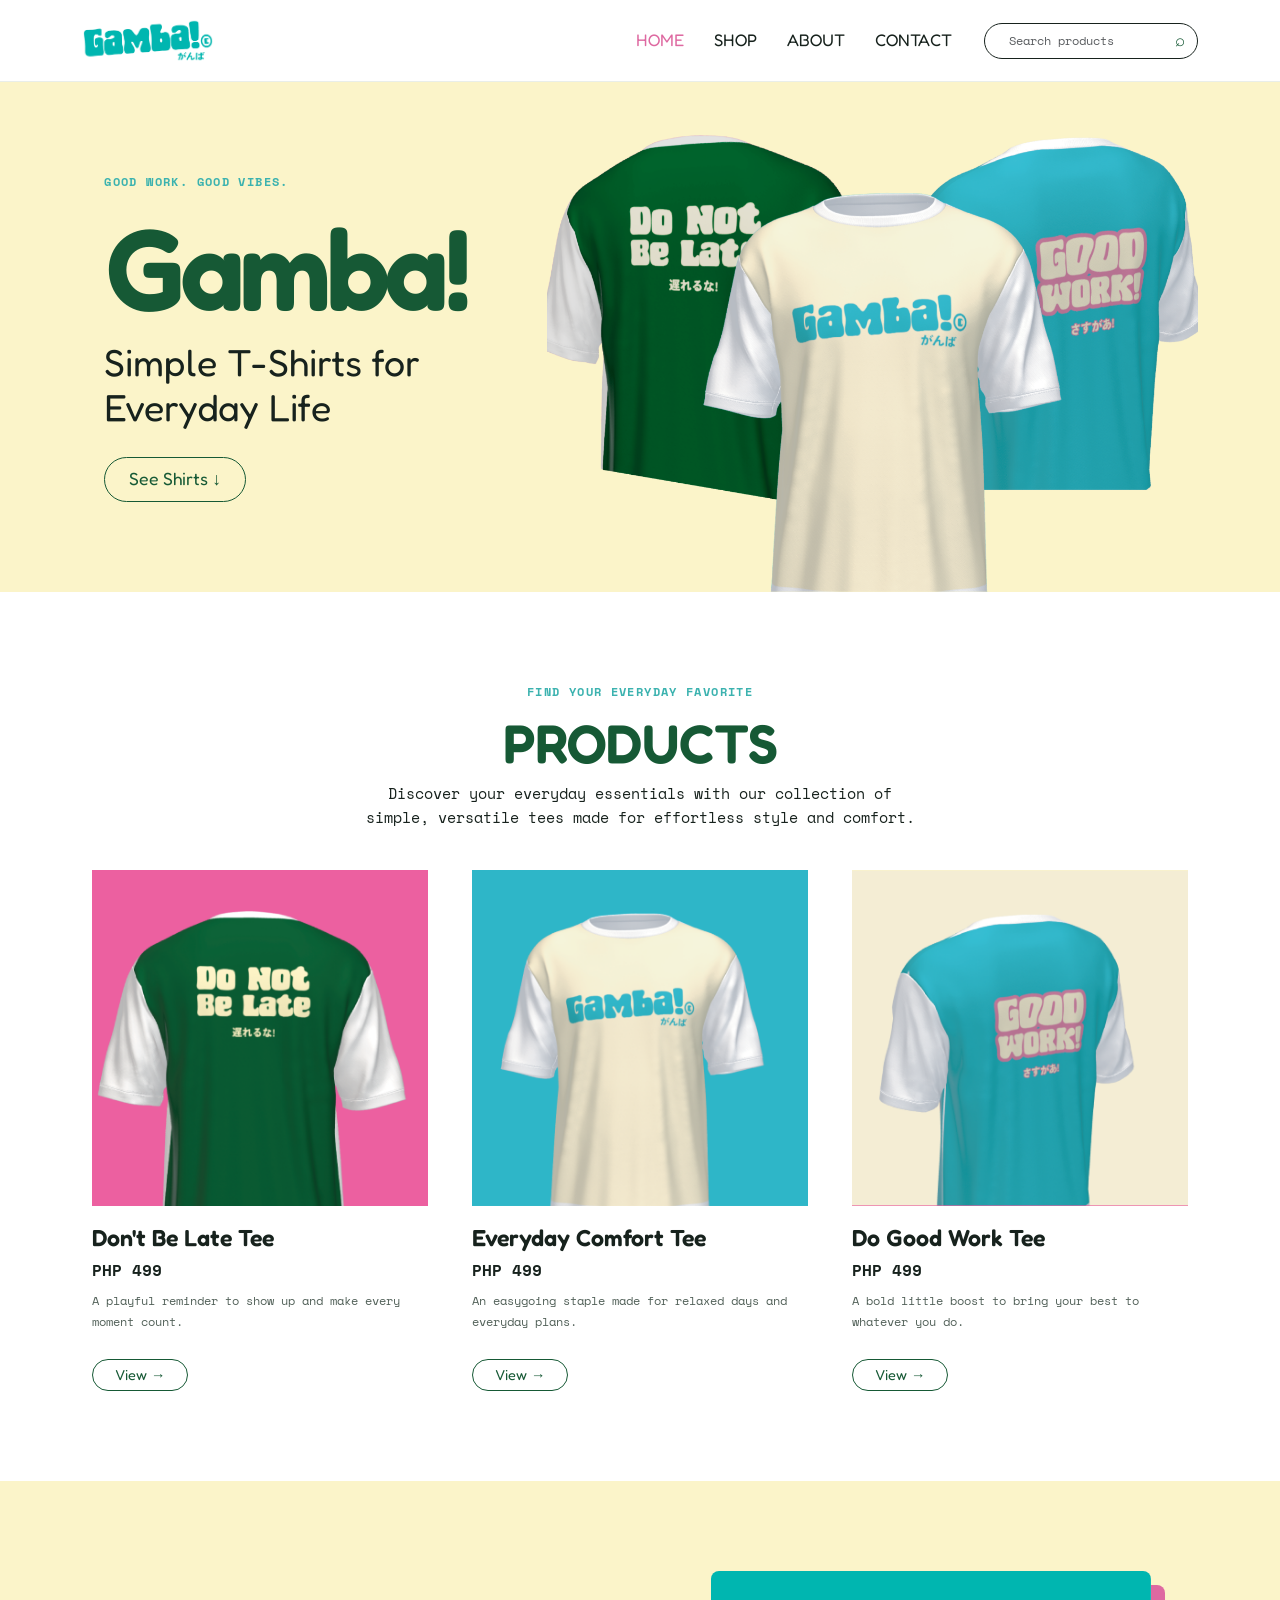
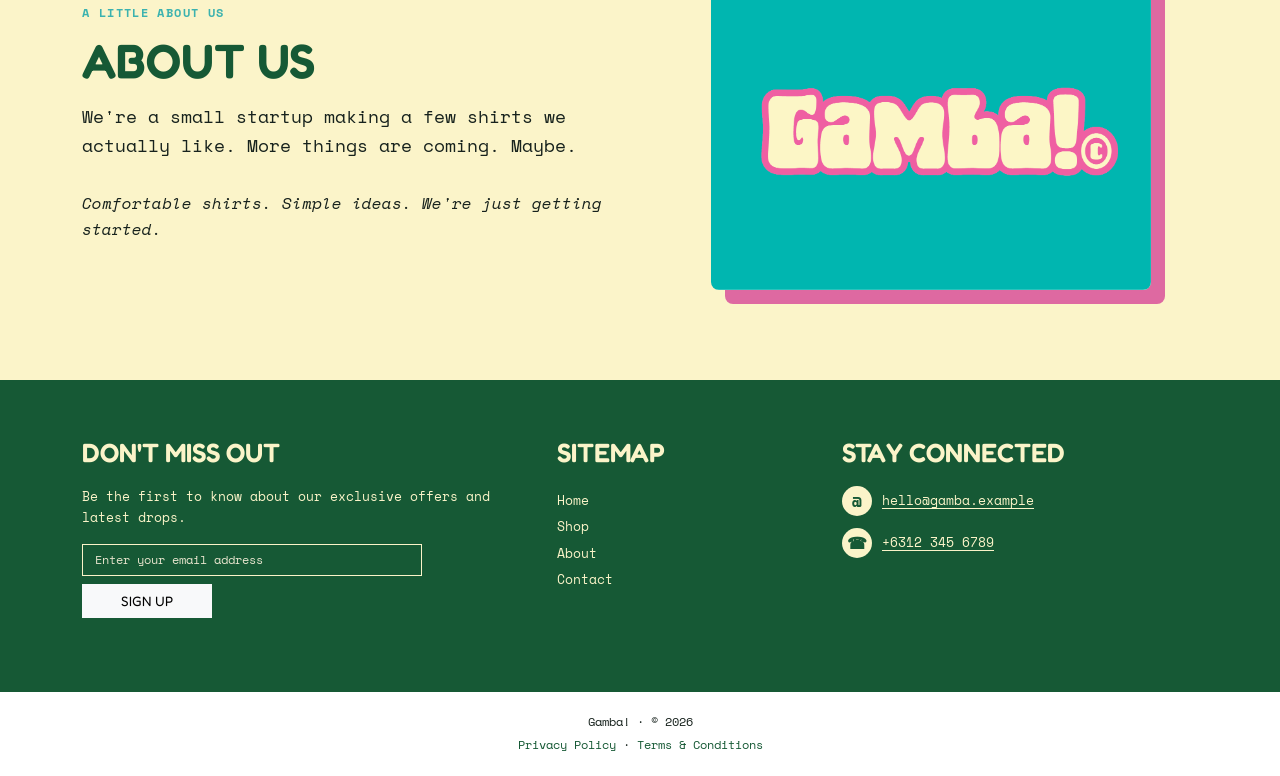
==== index.html @ 9bbcf398 "Add files via upload" ====
<!DOCTYPE html>
<html lang="en">
<head>
  <meta charset="UTF-8">
  <meta name="viewport" content="width=device-width, initial-scale=1">
  <meta name="description" content="Gamba! — simple T-shirts for everyday life.">
  <title>Home | Gamba!</title>
  <link rel="preconnect" href="https://fonts.googleapis.com">
  <link rel="preconnect" href="https://fonts.gstatic.com" crossorigin>
  <link href="https://fonts.googleapis.com/css2?family=Fredoka:wght@400;500;600;700&family=Space+Mono:ital,wght@0,400;0,700;1,400&display=swap" rel="stylesheet">
  <link href="https://cdn.jsdelivr.net/npm/bootstrap@5.3.3/dist/css/bootstrap.min.css" rel="stylesheet">
  <link href="css/style.css" rel="stylesheet">
</head>
<body>

<!--NAV BAR-->
<header class="site-header">
  <nav class="navbar navbar-expand-lg bg-white">
    <div class="container">
      <a class="navbar-brand d-flex align-items-center gap-2" href="index.html" aria-label="Gamba home">
        <img class="brand-logo" src="images/gamba-logo.png" alt="Gamba!">
      </a>
      <button class="navbar-toggler" type="button" data-bs-toggle="collapse" data-bs-target="#mainNav" aria-controls="mainNav" aria-expanded="false" aria-label="Toggle navigation">
        <span class="navbar-toggler-icon"></span>
      </button>
      <div class="collapse navbar-collapse" id="mainNav">
        <ul class="navbar-nav ms-auto align-items-lg-center">
          <li class="nav-item"><a class="nav-link active" href="index.html">Home</a></li>
          <li class="nav-item"><a class="nav-link" href="index.html#products">Shop</a></li>
          <li class="nav-item"><a class="nav-link" href="index.html#about">About</a></li>
          <li class="nav-item"><a class="nav-link " href="contact-us.html">Contact</a></li>
        </ul>
        <form class="search-form d-flex ms-lg-4 mt-3 mt-lg-0" role="search" action="index.html" method="get">
          <label class="visually-hidden" for="siteSearch">Search products</label>
          <input class="form-control" id="siteSearch" name="search" type="search" placeholder="Search products" aria-label="Search products">
          <button class="btn search-btn" type="submit" aria-label="Submit search"><span aria-hidden="true">⌕</span></button>
        </form>
      </div>
    </div>
  </nav>
</header>
<main>

<!--HERO SECTION-->
<section class="hero-section">
  <div class="container">
    <div class="row align-items-center g-0">
      <div class="col-lg-5 hero-copy">
        <p class="eyebrow">GOOD WORK. GOOD VIBES.</p>
        <h1>Gamba!</h1>
        <p class="hero-tagline">Simple T-Shirts for<br class="d-none d-md-block"> Everyday Life</p>
        <a class="btn btn-outline-dark rounded-pill hero-cta" href="#products">See Shirts <span aria-hidden="true">↓</span></a>
      </div>
      <div class="col-lg-7 hero-art-wrap">
        <img class="hero-art" src="images\hero-section-photo.png" alt="Gamba! T-shirt mockups">
      </div>
    </div>
  </div>
</section>

<!--PRODUCTS SECTION-->
<section class="products-section section-pad" id="products">
  <div class="container">
    <div class="section-heading text-center">
      <p class="eyebrow">FIND YOUR EVERYDAY FAVORITE</p>
      <h2>PRODUCTS</h2>
      <p>Discover your everyday essentials with our collection of<br class="d-none d-md-block"> simple, versatile tees made for effortless style and comfort.</p>
    </div>
    <div class="row g-4 product-grid">
      <div class="col-md-4 product-card" data-product-name="don't be late tee">
        <a class="product-image-link" href="dont-be-late-tee.html"><img src="images/dont-be-late-shirt.png" alt="Gamba! Don't Be Late T-shirt mockup"></a>
        <h3>Don't Be Late Tee</h3><p class="price">PHP 499</p>
        <p class="product-description">A playful reminder to show up and make every moment count.</p>
        <a class="btn btn-outline-dark rounded-pill view-link" href="dont-be-late-tee.html">View <span aria-hidden="true">→</span></a>
      </div>
      <div class="col-md-4 product-card" data-product-name="everyday comfort tee">
        <a class="product-image-link" href="everyday-comfort-tee.html"><img src="images/everyday-comfort-shirt.png" alt="Gamba! Everyday Comfort T-shirt mockup"></a>
        <h3>Everyday Comfort Tee</h3><p class="price">PHP 499</p>
        <p class="product-description">An easygoing staple made for relaxed days and everyday plans.</p>
        <a class="btn btn-outline-dark rounded-pill view-link" href="everyday-comfort-tee.html">View <span aria-hidden="true">→</span></a>
      </div>
      <div class="col-md-4 product-card" data-product-name="do good work tee">
        <a class="product-image-link" href="do-good-work-tee.html"><img src="images/do-good-work-shirt.png" alt="Gamba! Do Good Work T-shirt mockup"></a>
        <h3>Do Good Work Tee</h3><p class="price">PHP 499</p>
        <p class="product-description">A bold little boost to bring your best to whatever you do.</p>
        <a class="btn btn-outline-dark rounded-pill view-link" href="do-good-work-tee.html">View <span aria-hidden="true">→</span></a>
      </div>
      <p id="noResults" class="text-center d-none">No products found. Try another search.</p>
    </div>
  </div>
</section>

<!--ABOUT US SECTION-->
<section class="about-section section-pad" id="about">
  <div class="container">
    <div class="row align-items-center g-5">
      <div class="col-lg-6">
        <p class="eyebrow">A LITTLE ABOUT US</p>
        <h2>ABOUT US</h2>
        <p class="about-lead">We're a small startup making a few shirts we actually like. More things are coming. Maybe.</p>
        <p class="about-note">Comfortable shirts. Simple ideas. We're just getting started.</p>
      </div>
      <div class="col-lg-6 text-center">
        <img class="about-logo-image" src="images/gamba-logo-feature.png" alt="Gamba! logo in cream with pink outline on teal">
      </div>
    </div>
  </div>
</section>

</main>

<!--FOOTER-->
<footer>
  <div class="footer-main">
    <div class="container">
      <div class="row g-4">
        <div class="col-lg-5">
          <h2 class="footer-title">DON'T MISS OUT</h2>
          <p>Be the first to know about our exclusive offers and latest drops.</p>
          <form id="newsletterForm" class="newsletter-form">
            <label class="visually-hidden" for="newsletterEmail">Your email address</label>
            <input class="form-control" id="newsletterEmail" type="email" placeholder="Enter your email address" required>
            <button class="btn btn-light mt-2" type="submit">Sign up</button>
            <p class="form-message" id="newsletterMessage" aria-live="polite"></p>
          </form>
        </div>
        <div class="col-6 col-lg-3">
          <h2 class="footer-title">SITEMAP</h2>
          <ul class="footer-links">
            <li><a href="index.html">Home</a></li><li><a href="index.html#products">Shop</a></li>
            <li><a href="index.html#about">About</a></li><li><a href="contact-us.html">Contact</a></li>
          </ul>
        </div>
        <div class="col-6 col-lg-4">
          <h2 class="footer-title">STAY CONNECTED</h2>
          <ul class="contact-list">
            <li><span class="contact-icon" aria-hidden="true">@</span><a href="mailto:hello@gamba.example">hello@gamba.example</a></li>
            <li><span class="contact-icon" aria-hidden="true">☎</span><a href="tel:+63123456789">+6312 345 6789</a></li>
          </ul>
        </div>
      </div>
    </div>
  </div>
  <div class="footer-bottom">
    <p>Gamba! · © 2026</p>
    <p><a href="privacy-policy.html">Privacy Policy</a><span aria-hidden="true"> · </span><a href="terms-and-conditions.html">Terms &amp; Conditions</a></p>
  </div>
</footer>
<script src="https://cdn.jsdelivr.net/npm/bootstrap@5.3.3/dist/js/bootstrap.bundle.min.js"></script>
<script src="js/script.js"></script>
</body>
</html>
---- css/style.css ----
:root {
    --cream: #FBF4C9;
    --teal: #3BB2AF;
    --green: #165935;
    --pink: #DE69A1;
    --ink: #17221d;
    --muted: #66736c;
}

* {
    box-sizing: border-box;
}

html {
    scroll-behavior: smooth;
    scroll-padding-top: 90px;
}

body {
    font-family: 'Space Mono', monospace;
    color: var(--ink);
    background: #fff;
    line-height: 1.65;
}

h1, h2, h3, .brand-name, .footer-title {
    font-family: 'Fredoka', sans-serif;
    font-weight: 600;
    line-height: 1.12;
}

h1 {
    font-size: clamp(3.5rem, 7vw, 6.4rem);
    color: var(--green);
}

h2 {
    font-size: clamp(2rem, 4vw, 3rem);
    color: var(--green);
}

h3 {
    font-size: 1.45rem;
}

a {
    color: var(--green);
    text-underline-offset: 3px;
}

a:hover {
    color: var(--pink);
}

/* NAV BAR */
.site-header {
    position: sticky;
    top: 0;
    z-index: 1000;
    border-bottom: 1px solid #e9eee9;
    background: #fff;
}

.navbar {
    padding: 14px 0;
}

.brand-logo {
    display: block;
    width: 132px;
    height: auto;
    max-height: 58px;
    object-fit: contain;
}

.brand-name {
    font-size: 1.65rem;
    color: var(--green);
}

.navbar-nav {
    gap: 14px;
}

.nav-link {
    font-family: 'Fredoka';
    font-size: 1.05rem;
    color: #17221d !important;
    text-transform: uppercase;
}

.nav-link:hover,
.nav-link.active {
    color: var(--pink) !important;
}

/* SEARCH BAR */
.search-form {
    max-width: 220px;
    border: 1px solid #17221d;
    border-radius: 30px;
    padding: 2px 5px 2px 12px;
}

.search-form .form-control {
    border: 0;
    box-shadow: none;
    font-family: 'Space Mono';
    font-size: .75rem;
    min-width: 0;
}

.search-btn {
    border: 0;
    color: var(--green);
    font-size: 1.4rem;
    padding: 0 7px;
}

/* HERO SECTION */
.hero-section {
    background: var(--cream);
    overflow: hidden;
}

.hero-copy {
    padding: 90px 5% 90px 2%;
}

.eyebrow {
    font-size: .72rem;
    letter-spacing: .12em;
    font-weight: 700;
    color: var(--teal);
    text-transform: uppercase;
    margin-bottom: 12px;
}

.hero-copy h1 {
    font-size: clamp(4.5rem, 9vw, 8rem);
    letter-spacing: -.05em;
    margin: 0;
}

.hero-tagline {
    font-family: 'Fredoka';
    font-size: clamp(1.5rem, 3vw, 2.35rem);
    line-height: 1.18;
    margin: 8px 0 28px;
}

.btn {
    font-family: 'Fredoka';
    font-size: 1.05rem;
}

.btn-primary {
    background: var(--green);
    border-color: var(--green);
    color: var(--cream);
}

.btn-primary:hover {
    background: var(--teal);
    border-color: var(--teal);
    color: var(--green);
}

.btn-outline-dark {
    border-color: var(--green);
    color: var(--green);
}

.btn-outline-dark:hover {
    background: var(--green);
    border-color: var(--green);
    color: var(--cream);
}

.hero-cta {
    padding: 8px 24px;
    font-size: 1.1rem;
}

.hero-art-wrap {
    padding: 0;
    align-self: stretch;
    min-height: 440px;
}

.hero-art {
    width: 100%;
    height: 100%;
    min-height: 440px;
    object-fit: cover;
    object-position: center;
    display: block;
}

/* PRODUCTS SECTION */
.section-pad {
    padding: 90px 0;
}

.products-section {
    background: #fff;
}

.section-heading {
    margin-bottom: 40px;
}

.section-heading h2 {
    font-size: clamp(2.4rem, 5vw, 3.4rem);
    margin-bottom: 8px;
}

.section-heading > p:last-child {
    font-size: .92rem;
    max-width: 720px;
    margin: 0 auto;
}

.product-card {
    padding: 0 22px;
}

.product-image-link {
    display: block;
    overflow: hidden;
    background: var(--cream);
    margin-bottom: 18px;
}

.product-image-link img {
    width: 100%;
    aspect-ratio: 1 / 1;
    object-fit: cover;
    object-position: center;
    display: block;
    transition: transform .3s ease;
}

.product-image-link:hover img {
    transform: scale(1.035);
}

.product-card h3 {
    font-size: 1.45rem;
    margin-bottom: 7px;
    color: var(--ink);
}

.price {
    font-weight: 700;
    margin-bottom: 8px;
}

.product-description {
    font-size: .78rem;
    min-height: 52px;
    color: #526159;
}

.view-link {
    padding: 4px 22px;
    font-size: .9rem;
}

/* ABOUT US SECTION */
.about-section {
    background: var(--cream);
}

.about-section h2 {
    margin-bottom: 14px;
}

.about-lead {
    font-size: 1.1rem;
    max-width: 540px;
}

.about-note {
    font-style: italic;
    margin-top: 30px;
}

.about-logo-image {
    display: block;
    width: min(440px, 90%);
    height: auto;
    margin: auto;
    border-radius: 8px;
    box-shadow: 14px 14px 0 var(--pink);
}

/* FOOTER */
.footer-main {
    background: var(--green);
    color: var(--cream);
    padding: 58px 0;
}

.footer-title {
    font-size: 1.65rem;
    color: var(--cream);
    margin-bottom: 18px;
}

.footer-main p,
.footer-main a {
    font-size: .8rem;
    color: var(--cream);
}

.newsletter-form {
    max-width: 340px;
}

.newsletter-form .form-control {
    background: transparent;
    border: 1px solid var(--cream);
    border-radius: 0;
    color: var(--cream);
    font-family: 'Space Mono';
    font-size: .75rem;
}

.newsletter-form .form-control::placeholder {
    color: #e9e5ce;
}

.newsletter-form .btn {
    border-radius: 0;
    min-width: 130px;
    text-transform: uppercase;
    font-size: .85rem;
}

.footer-links,.contact-list {
    list-style: none;
    padding: 0;
    margin: 0;
}

.footer-links a {
    text-decoration: none;
}

.contact-list li {
    display: flex;
    align-items: center;
    gap: 10px;
    margin-bottom: 12px;
}

.contact-icon {
    width: 30px;
    height: 30px;
    border-radius: 50%;
    display: grid;
    place-items: center;
    background: var(--cream);
    color: var(--green);
    font-weight: bold;
}

.footer-links a:hover,
.footer-main a:hover {
    color: var(--pink);
}

.footer-bottom {
    text-align: center;
    padding: 18px 12px;
    background: #fff;
    color: var(--ink);
    font-size: .78rem;
}

.footer-bottom p {
    margin: 2px;
}

.footer-bottom a {
    text-decoration: none;
}

/* Add additional CSS properties here */

/* RESPONSIVE DESIGN */
@media (max-width: 767.98px) {

    .navbar-nav {
        align-items: flex-start !important;
        padding-top: 12px;
    }

    .search-form {
        max-width: 100%;
        margin-bottom: 10px;
    }

    .hero-copy {
        padding: 58px 22px 42px;
    }

    .hero-art-wrap,
    .hero-art {
        min-height: 280px;
    }

    .section-pad {
        padding: 62px 0;
    }

    .section-heading {
        padding: 0 12px;
    }

    .product-card {
        padding: 0 12px;
        margin-bottom: 22px;
    }

    .product-description {
        min-height: 0;
    }

    .about-logo-image {
        margin-top: 12px;
    }

    .footer-main {
        padding: 46px 0;
    }

    .footer-title {
        font-size: 1.4rem;
    }
}
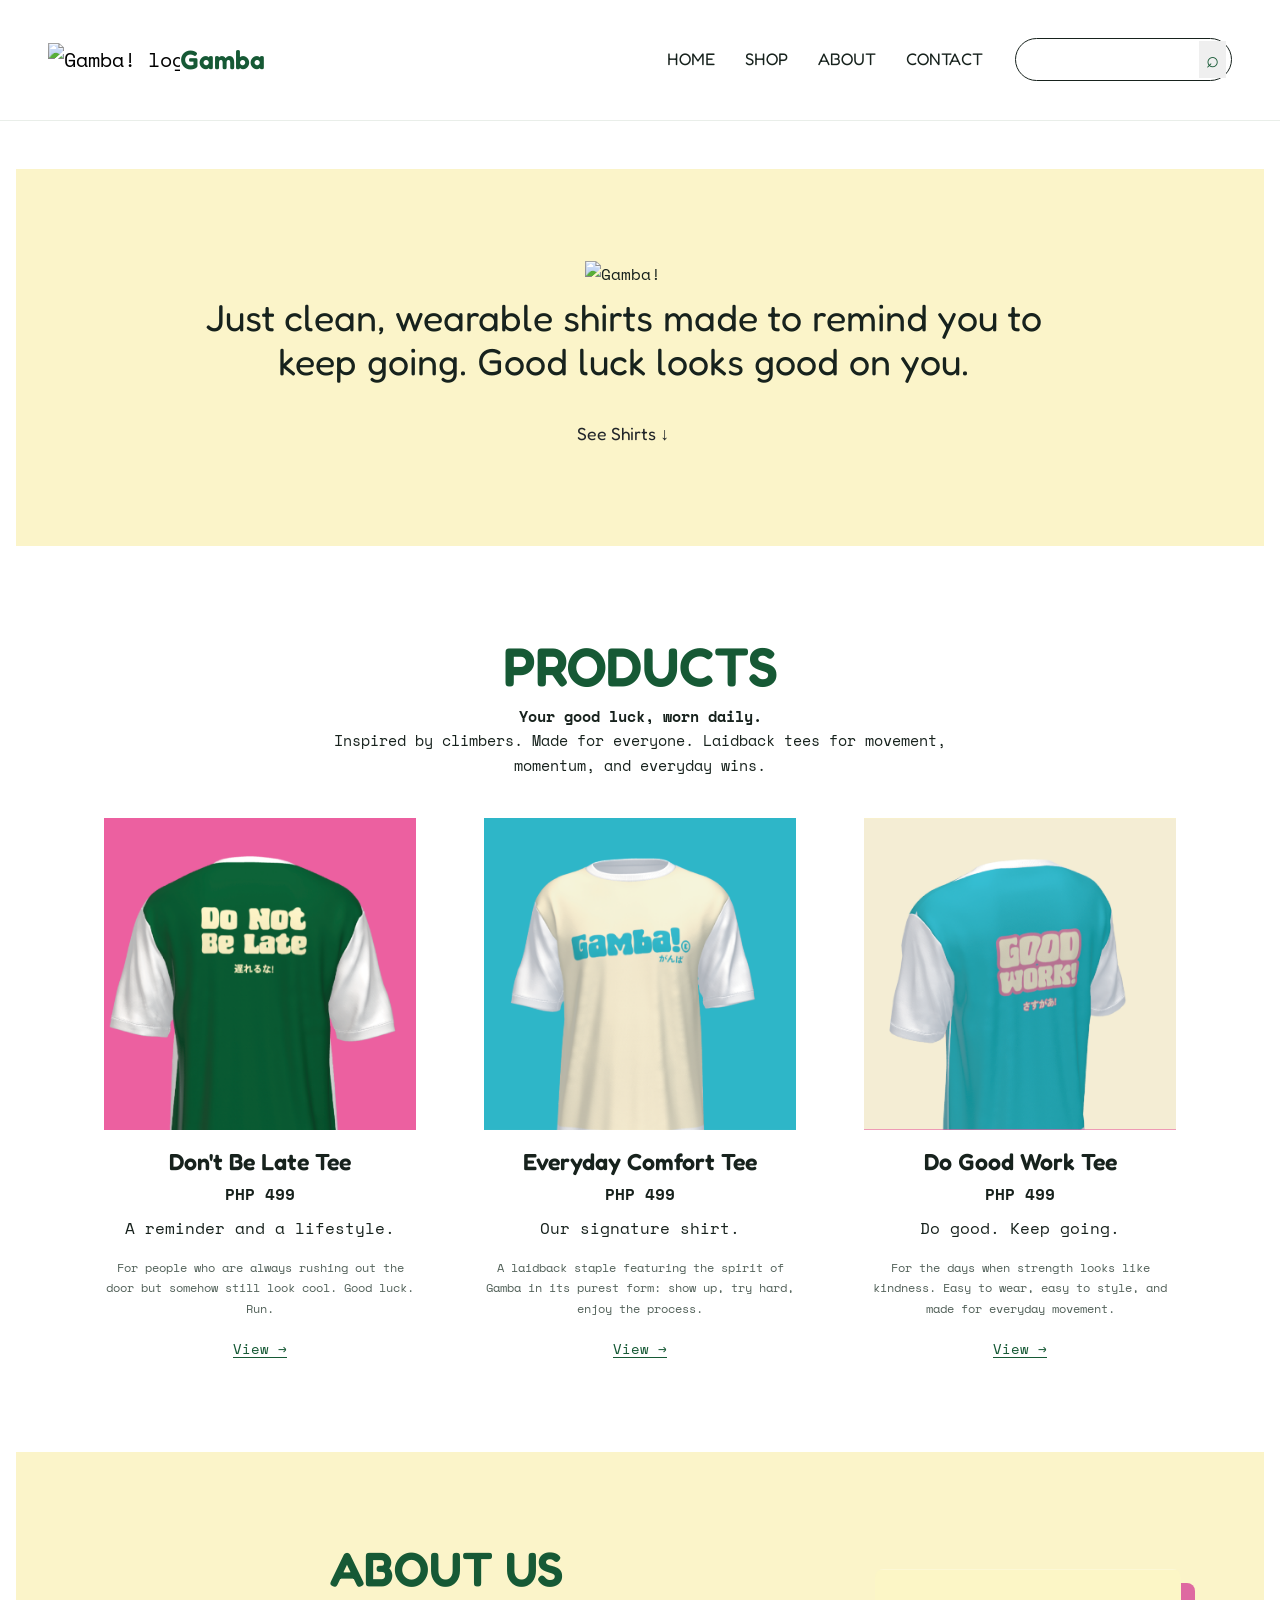
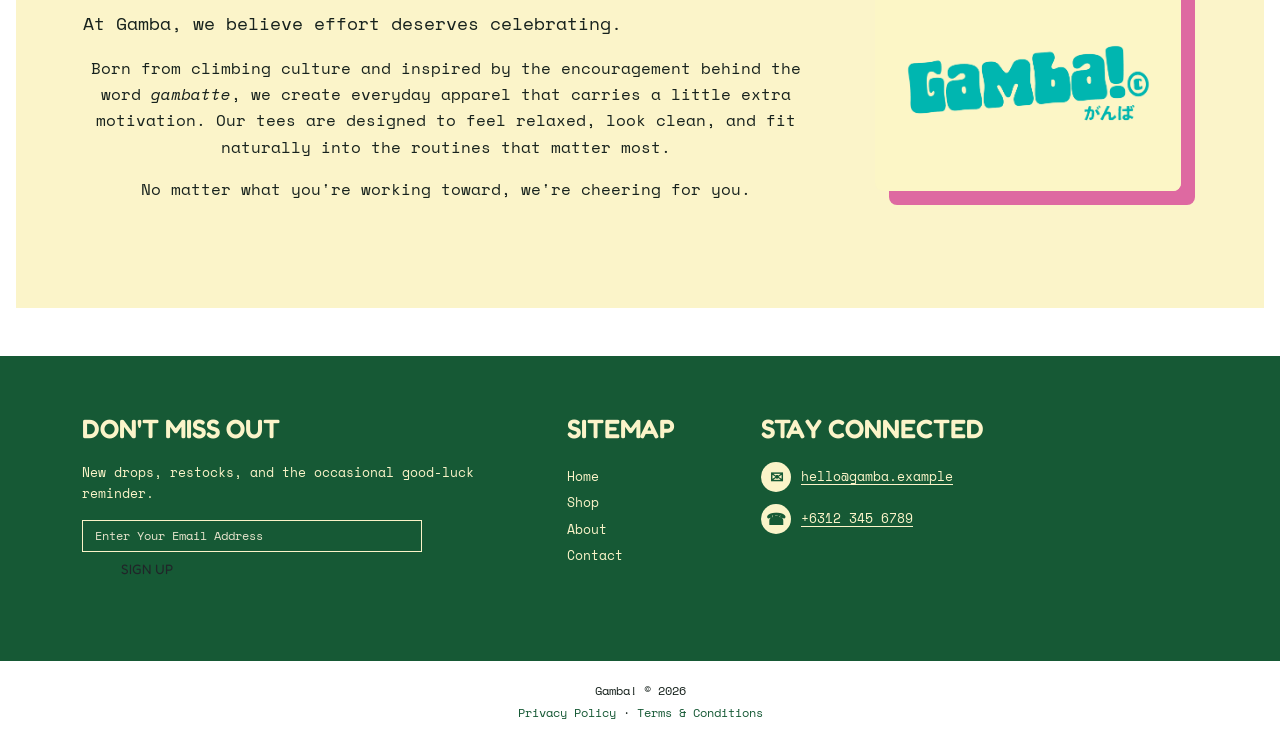
==== commit 6869246c: "Update index.html" ====
--- a/index.html
+++ b/index.html
@@ -1,152 +1,157 @@
 <!DOCTYPE html>
 <html lang="en">
+
 <head>
-  <meta charset="UTF-8">
-  <meta name="viewport" content="width=device-width, initial-scale=1">
-  <meta name="description" content="Gamba! — simple T-shirts for everyday life.">
-  <title>Home | Gamba!</title>
-  <link rel="preconnect" href="https://fonts.googleapis.com">
-  <link rel="preconnect" href="https://fonts.gstatic.com" crossorigin>
-  <link href="https://fonts.googleapis.com/css2?family=Fredoka:wght@400;500;600;700&family=Space+Mono:ital,wght@0,400;0,700;1,400&display=swap" rel="stylesheet">
-  <link href="https://cdn.jsdelivr.net/npm/bootstrap@5.3.3/dist/css/bootstrap.min.css" rel="stylesheet">
-  <link href="css/style.css" rel="stylesheet">
+    <meta charset="UTF-8">
+    <meta name="viewport" content="width=device-width, initial-scale=1">
+    <meta name="description" content="Gamba! — good luck looks good on you.">
+    <title>Home | Gamba</title>
+    <link rel="preconnect" href="https://fonts.googleapis.com">
+    <link rel="preconnect" href="https://fonts.gstatic.com" crossorigin>
+    <link href="https://fonts.googleapis.com/css2?family=Fredoka:wght@400;500;600;700&family=Space+Mono:wght@400;700&display=swap" rel="stylesheet">
+    <link href="https://cdn.jsdelivr.net/npm/bootstrap@5.3.3/dist/css/bootstrap.min.css" rel="stylesheet">
+    <link rel="stylesheet" href="css/style.css">
 </head>
+
 <body>
+    <header class="site-header">
+        <nav class="navbar navbar-expand-lg">
+            <div class="container-fluid px-lg-5">
+                <a class="navbar-brand d-flex align-items-center" href="index.html">
+                    <img src="images\gambaheaderlogo.png" alt="Gamba! logo" class="brand-logo">
+                    <span class="brand-name">Gamba</span>
+                </a>
+                <button class="navbar-toggler" type="button" data-bs-toggle="collapse" data-bs-target="#mainNavbar" aria-controls="mainNavbar" aria-expanded="false" aria-label="Toggle navigation"><span class="navbar-toggler-icon"></span></button>
+                <div class="collapse navbar-collapse" id="mainNavbar">
+                    <ul class="navbar-nav ms-auto m-4">
+                        <li class="nav-item"><a class="nav-link" href="index.html">Home</a></li>
+                        <li class="nav-item"><a class="nav-link" href="index.html#products">Shop</a></li>
+                        <li class="nav-item"><a class="nav-link" href="index.html#about">About</a></li>
+                        <li class="nav-item"><a class="nav-link" href="contact-us.html">Contact</a></li>
+                    </ul>
+                    <form class="search-form d-flex" action="index.html" method="get" role="search">
+                        <input class="form-control" type="search" name="search" aria-label="Search products">
+                        <button class="search-btn" type="submit" aria-label="Search">⌕</button>
+                    </form>
+                </div>
+            </div>
+        </nav>
+    </header>
 
-<!--NAV BAR-->
-<header class="site-header">
-  <nav class="navbar navbar-expand-lg bg-white">
-    <div class="container">
-      <a class="navbar-brand d-flex align-items-center gap-2" href="index.html" aria-label="Gamba home">
-        <img class="brand-logo" src="images/gamba-logo.png" alt="Gamba!">
-      </a>
-      <button class="navbar-toggler" type="button" data-bs-toggle="collapse" data-bs-target="#mainNav" aria-controls="mainNav" aria-expanded="false" aria-label="Toggle navigation">
-        <span class="navbar-toggler-icon"></span>
-      </button>
-      <div class="collapse navbar-collapse" id="mainNav">
-        <ul class="navbar-nav ms-auto align-items-lg-center">
-          <li class="nav-item"><a class="nav-link active" href="index.html">Home</a></li>
-          <li class="nav-item"><a class="nav-link" href="index.html#products">Shop</a></li>
-          <li class="nav-item"><a class="nav-link" href="index.html#about">About</a></li>
-          <li class="nav-item"><a class="nav-link " href="contact-us.html">Contact</a></li>
-        </ul>
-        <form class="search-form d-flex ms-lg-4 mt-3 mt-lg-0" role="search" action="index.html" method="get">
-          <label class="visually-hidden" for="siteSearch">Search products</label>
-          <input class="form-control" id="siteSearch" name="search" type="search" placeholder="Search products" aria-label="Search products">
-          <button class="btn search-btn" type="submit" aria-label="Submit search"><span aria-hidden="true">⌕</span></button>
-        </form>
-      </div>
-    </div>
-  </nav>
-</header>
-<main>
+    <main>
+        <section class="hero-section">
+            <div class="container hero-content">
+                <div class="hero-copy">
+                    <img src="images\herosectionlogo.png" alt="Gamba!" class="hero-logo">
 
-<!--HERO SECTION-->
-<section class="hero-section">
-  <div class="container">
-    <div class="row align-items-center g-0">
-      <div class="col-lg-5 hero-copy">
-        <p class="eyebrow">GOOD WORK. GOOD VIBES.</p>
-        <h1>Gamba!</h1>
-        <p class="hero-tagline">Simple T-Shirts for<br class="d-none d-md-block"> Everyday Life</p>
-        <a class="btn btn-outline-dark rounded-pill hero-cta" href="#products">See Shirts <span aria-hidden="true">↓</span></a>
-      </div>
-      <div class="col-lg-7 hero-art-wrap">
-        <img class="hero-art" src="images\hero-section-photo.png" alt="Gamba! T-shirt mockups">
-      </div>
-    </div>
-  </div>
-</section>
+                    <p class="hero-tagline">Just clean, wearable shirts made to remind you to
+                        <br class="desktop-break"> keep going. Good luck looks good on you.</p>
+                    <a href="#products" class="btn hero-cta">See Shirts ↓</a>
+                </div>
+            </div>
+        </section>
 
-<!--PRODUCTS SECTION-->
-<section class="products-section section-pad" id="products">
-  <div class="container">
-    <div class="section-heading text-center">
-      <p class="eyebrow">FIND YOUR EVERYDAY FAVORITE</p>
-      <h2>PRODUCTS</h2>
-      <p>Discover your everyday essentials with our collection of<br class="d-none d-md-block"> simple, versatile tees made for effortless style and comfort.</p>
-    </div>
-    <div class="row g-4 product-grid">
-      <div class="col-md-4 product-card" data-product-name="don't be late tee">
-        <a class="product-image-link" href="dont-be-late-tee.html"><img src="images/dont-be-late-shirt.png" alt="Gamba! Don't Be Late T-shirt mockup"></a>
-        <h3>Don't Be Late Tee</h3><p class="price">PHP 499</p>
-        <p class="product-description">A playful reminder to show up and make every moment count.</p>
-        <a class="btn btn-outline-dark rounded-pill view-link" href="dont-be-late-tee.html">View <span aria-hidden="true">→</span></a>
-      </div>
-      <div class="col-md-4 product-card" data-product-name="everyday comfort tee">
-        <a class="product-image-link" href="everyday-comfort-tee.html"><img src="images/everyday-comfort-shirt.png" alt="Gamba! Everyday Comfort T-shirt mockup"></a>
-        <h3>Everyday Comfort Tee</h3><p class="price">PHP 499</p>
-        <p class="product-description">An easygoing staple made for relaxed days and everyday plans.</p>
-        <a class="btn btn-outline-dark rounded-pill view-link" href="everyday-comfort-tee.html">View <span aria-hidden="true">→</span></a>
-      </div>
-      <div class="col-md-4 product-card" data-product-name="do good work tee">
-        <a class="product-image-link" href="do-good-work-tee.html"><img src="images/do-good-work-shirt.png" alt="Gamba! Do Good Work T-shirt mockup"></a>
-        <h3>Do Good Work Tee</h3><p class="price">PHP 499</p>
-        <p class="product-description">A bold little boost to bring your best to whatever you do.</p>
-        <a class="btn btn-outline-dark rounded-pill view-link" href="do-good-work-tee.html">View <span aria-hidden="true">→</span></a>
-      </div>
-      <p id="noResults" class="text-center d-none">No products found. Try another search.</p>
-    </div>
-  </div>
-</section>
+        <section class="products-section section-pad" id="products">
+            <div class="container">
+                <div class="section-heading text-center">
+                    <h2>PRODUCTS</h2>
+                    <p><strong>Your good luck, worn daily.</strong>
+                        <br>Inspired by climbers. Made for everyone. Laidback tees for movement,
+                        <br class="desktop-break"> momentum, and everyday wins.</p>
+                </div>
+                <div class="row g-4 product-grid">
+                    <div class="col-md-4">
+                        <article class="product-card" data-product-name="don't be late tee">
+                            <a class="product-image-link" href="dont-be-late-tee.html"><img src="images\dont-be-late-shirt.png" alt="Don't Be Late green T-shirt"></a>
+                            <h3>Don't Be Late Tee</h3>
+                            <p class="price">PHP 499</p>
+                            <p class="product-short">A reminder and a lifestyle.</p>
+                            <p class="product-description">For people who are always rushing out the door but somehow still look cool. Good luck. Run.</p>
+                            <a href="dont-be-late-tee.html" class="view-link">View →</a>
+                        </article>
+                    </div>
+                    <div class="col-md-4">
+                        <article class="product-card" data-product-name="everyday comfort tee">
+                            <a class="product-image-link" href="everyday-comfort-tee.html"><img src="images\everyday-comfort-shirt.png" alt="Everyday Comfort cream T-shirt"></a>
+                            <h3>Everyday Comfort Tee</h3>
+                            <p class="price">PHP 499</p>
+                            <p class="product-short">Our signature shirt.</p>
+                            <p class="product-description">A laidback staple featuring the spirit of Gamba in its purest form: show up, try hard, enjoy the process.</p>
+                            <a href="everyday-comfort-tee.html" class="view-link">View →</a>
+                        </article>
+                    </div>
+                    <div class="col-md-4">
+                        <article class="product-card" data-product-name="do good work tee">
+                            <a class="product-image-link" href="do-good-work-tee.html"><img src="images\do-good-work-shirt.png" alt="Do Good Work teal T-shirt"></a>
+                            <h3>Do Good Work Tee</h3>
+                            <p class="price">PHP 499</p>
+                            <p class="product-short">Do good. Keep going.</p>
+                            <p class="product-description">For the days when strength looks like kindness. Easy to wear, easy to style, and made for everyday movement.</p>
+                            <a href="do-good-work-tee.html" class="view-link">View →</a>
+                        </article>
+                    </div>
+                </div>
+                <p id="noResults" class="no-results d-none text-center">No shirts found. Try another search.</p>
+            </div>
+        </section>
 
-<!--ABOUT US SECTION-->
-<section class="about-section section-pad" id="about">
-  <div class="container">
-    <div class="row align-items-center g-5">
-      <div class="col-lg-6">
-        <p class="eyebrow">A LITTLE ABOUT US</p>
-        <h2>ABOUT US</h2>
-        <p class="about-lead">We're a small startup making a few shirts we actually like. More things are coming. Maybe.</p>
-        <p class="about-note">Comfortable shirts. Simple ideas. We're just getting started.</p>
-      </div>
-      <div class="col-lg-6 text-center">
-        <img class="about-logo-image" src="images/gamba-logo-feature.png" alt="Gamba! logo in cream with pink outline on teal">
-      </div>
-    </div>
-  </div>
-</section>
+        <section class="about-section section-pad" id="about">
+            <div class="container">
+                <div class="row align-items-center g-5">
+                    <div class="col-lg-8 about-us">
+                        <h2>ABOUT US</h2>
+                        <p class="about-lead">At Gamba, we believe effort deserves celebrating.</p>
+                        <p>Born from climbing culture and inspired by the encouragement behind the word <em>gambatte</em>, we create everyday apparel that carries a little extra motivation. Our tees are designed to feel relaxed, look clean, and fit naturally
+                            into the routines that matter most.</p>
+                        <p>No matter what you're working toward, we're cheering for you.</p>
+                    </div>
+                    <div class="col-lg-4 text-center"><img src="images\gamba-logo-source.png" alt="Gamba! round logo" class="about-logo-image"></div>
+                </div>
+            </div>
+        </section>
+    </main>
 
-</main>
+    <footer>
+        <div class="footer-main">
+            <div class="container">
+                <div class="row g-5">
+                    <div class="col-lg-5">
+                        <h2 class="footer-title">DON'T MISS OUT</h2>
+                        <p>New drops, restocks, and the occasional good-luck reminder.</p>
+                        <form class="newsletter-form" id="newsletterForm">
+                            <label for="newsletterEmail" class="visually-hidden">Your email address</label>
+                            <input class="form-control" type="email" id="newsletterEmail" placeholder="Enter Your Email Address" required>
+                            <button class="btn newsletter-btn" type="submit">SIGN UP</button>
+                            <p id="newsletterMessage" class="form-message" aria-live="polite"></p>
+                        </form>
+                    </div>
+                    <div class="col-6 col-lg-2">
+                        <h2 class="footer-title">SITEMAP</h2>
+                        <ul class="footer-links">
+                            <li><a href="index.html">Home</a></li>
+                            <li><a href="index.html#products">Shop</a></li>
+                            <li><a href="index.html#about">About</a></li>
+                            <li><a href="contact-us.html">Contact</a></li>
+                        </ul>
+                    </div>
+                    <div class="col-6 col-lg-4 stay-connected">
+                        <h2 class="footer-title">STAY CONNECTED</h2>
+                        <ul class="contact-list">
+                            <li><span class="contact-icon">✉</span><a href="mailto:hello@gamba.example">hello@gamba.example</a></li>
+                            <li><span class="contact-icon">☎︎</span><a href="tel:+631234567890">+6312 345 6789</a></li>
+                        </ul>
+                    </div>
+                </div>
+            </div>
+        </div>
+        <div class="footer-bottom">
+            <p>Gamba! © 2026</p>
+            <p><a href="privacy-policy.html">Privacy Policy</a> · <a href="terms-and-conditions.html">Terms &amp; Conditions</a></p>
+        </div>
+    </footer>
 
-<!--FOOTER-->
-<footer>
-  <div class="footer-main">
-    <div class="container">
-      <div class="row g-4">
-        <div class="col-lg-5">
-          <h2 class="footer-title">DON'T MISS OUT</h2>
-          <p>Be the first to know about our exclusive offers and latest drops.</p>
-          <form id="newsletterForm" class="newsletter-form">
-            <label class="visually-hidden" for="newsletterEmail">Your email address</label>
-            <input class="form-control" id="newsletterEmail" type="email" placeholder="Enter your email address" required>
-            <button class="btn btn-light mt-2" type="submit">Sign up</button>
-            <p class="form-message" id="newsletterMessage" aria-live="polite"></p>
-          </form>
-        </div>
-        <div class="col-6 col-lg-3">
-          <h2 class="footer-title">SITEMAP</h2>
-          <ul class="footer-links">
-            <li><a href="index.html">Home</a></li><li><a href="index.html#products">Shop</a></li>
-            <li><a href="index.html#about">About</a></li><li><a href="contact-us.html">Contact</a></li>
-          </ul>
-        </div>
-        <div class="col-6 col-lg-4">
-          <h2 class="footer-title">STAY CONNECTED</h2>
-          <ul class="contact-list">
-            <li><span class="contact-icon" aria-hidden="true">@</span><a href="mailto:hello@gamba.example">hello@gamba.example</a></li>
-            <li><span class="contact-icon" aria-hidden="true">☎</span><a href="tel:+63123456789">+6312 345 6789</a></li>
-          </ul>
-        </div>
-      </div>
-    </div>
-  </div>
-  <div class="footer-bottom">
-    <p>Gamba! · © 2026</p>
-    <p><a href="privacy-policy.html">Privacy Policy</a><span aria-hidden="true"> · </span><a href="terms-and-conditions.html">Terms &amp; Conditions</a></p>
-  </div>
-</footer>
-<script src="https://cdn.jsdelivr.net/npm/bootstrap@5.3.3/dist/js/bootstrap.bundle.min.js"></script>
-<script src="js/script.js"></script>
+    <script src="https://cdn.jsdelivr.net/npm/bootstrap@5.3.3/dist/js/bootstrap.bundle.min.js"></script>
+    <script src="js/script.js"></script>
 </body>
-</html>+
+</html>
--- a/css/style.css
+++ b/css/style.css
@@ -389,6 +389,474 @@
 
 /* Add additional CSS properties here */
 
+/* ================================
+   INDIVIDUAL PRODUCT PAGE
+================================ */
+
+.product-section {
+    padding: 3rem 0;
+    text-align: left;
+}
+
+.product-image-container {
+    width: 100%;
+}
+
+.product-main-image {
+    width: 100%;
+    height: auto;
+    display: block;
+    border-radius: 12px;
+    object-fit: cover;
+}
+
+.product-info {
+    padding: 1rem;
+}
+
+.product-title {
+    color: var(--green);
+    font-family: 'Fredoka', sans-serif;
+    font-size: 2.5rem;
+    font-weight: 600;
+    margin-bottom: 0.5rem;
+}
+
+.product-price {
+    color: var(--ink);
+    font-size: 1.5rem;
+    font-weight: 700;
+    margin-bottom: 1.5rem;
+}
+
+.product-option {
+    margin-bottom: 1.5rem;
+}
+
+.product-option legend {
+    color: var(--ink);
+    font-weight: 700;
+    margin-bottom: 0.75rem;
+}
+
+
+/* SIZE OPTIONS */
+
+.size-options {
+    display: flex;
+    align-items: center;
+    gap: 12px;
+}
+
+.size-options label {
+    cursor: pointer;
+}
+
+.size-options input {
+    position: absolute;
+    opacity: 0;
+}
+
+.size-options span {
+    display: flex;
+    align-items: center;
+    justify-content: center;
+    width: 42px;
+    height: 42px;
+    border: 1px solid var(--green);
+    border-radius: 6px;
+    color: var(--green);
+    font-family: 'Space Mono', monospace;
+}
+
+.size-options input:checked + span {
+    background-color: var(--green);
+    color: white;
+}
+
+.size-options input:focus-visible + span {
+    outline: 3px solid var(--teal);
+    outline-offset: 3px;
+}
+
+/* COLOR OPTIONS */
+
+.color-options {
+    display: flex;
+    align-items: center;
+    gap: 15px;
+}
+
+.color-options label {
+    cursor: pointer;
+}
+
+.color-options input {
+    position: absolute;
+    opacity: 0;
+}
+
+.color-swatch {
+    display: block;
+    width: 35px;
+    height: 35px;
+    border: 1px solid #aaa;
+    border-radius: 50%;
+}
+
+.cream-swatch {
+    background-color: var(--cream);
+}
+
+.teal-swatch {
+    background-color: var(--teal);
+}
+
+.pink-swatch {
+    background-color: var(--pink);
+}
+
+.color-options input:checked + .color-swatch {
+    outline: 2px solid var(--green);
+    outline-offset: 3px;
+}
+
+.color-options input:focus-visible + .color-swatch {
+    outline: 3px solid var(--teal);
+    outline-offset: 4px;
+}
+
+
+/* QUANTITY */
+
+.quantity-row {
+    display: flex;
+    align-items: center;
+    gap: 1rem;
+    margin-bottom: 0.75rem;
+}
+
+.quantity-row input {
+    width: 75px;
+    padding: 0.5rem;
+    border: 1px solid #aaa;
+    border-radius: 6px;
+}
+
+.stock-label {
+    color: var(--muted);
+    font-size: 0.9rem;
+    margin-bottom: 1.5rem;
+}
+
+/* ORDER BUTTON */
+
+.order-button {
+    width: 100%;
+    padding: 0.9rem 1.5rem;
+    background-color: var(--green);
+    color: white;
+    border: none;
+    border-radius: 8px;
+    font-weight: 700;
+    cursor: pointer;
+    transition: background-color 0.2s ease;
+}
+
+.order-button:hover {
+    background-color: var(--teal);
+}
+
+.order-button:focus-visible {
+    outline: 3px solid var(--pink);
+    outline-offset: 3px;
+}
+
+/* PRODUCT DESCRIPTION */
+
+.product-info .product-description {
+    margin-top: 2rem;
+    line-height: 1.7;
+    color: var(--muted);
+}
+
+/* OTHER PRODUCTS */
+
+.other-products-section {
+    padding: 3rem 0;
+    text-align: center;
+}
+
+.other-product-card {
+    height: 100%;
+    padding: 1rem;
+    border-radius: 12px;
+    background-color: #fff;
+    transition: transform 0.2s ease;
+}
+
+.other-product-card:hover {
+    transform: translateY(-5px);
+}
+
+.other-product-card img {
+    width: 100%;
+    height: auto;
+    border-radius: 8px;
+    margin-bottom: 1rem;
+}
+
+.other-product-card h3 {
+    color: var(--green);
+    font-family: 'Fredoka', sans-serif;
+    font-size: 1.25rem;
+}
+
+.other-product-card p {
+    color: var(--ink);
+    font-weight: 700;
+}
+
+/* MOBILE PRODUCT PAGE */
+
+@media (max-width: 768px) {
+    .product-section {
+        padding: 1.5rem 0;
+    }
+
+    .product-title {
+        font-size: 2rem;
+    }
+
+    .product-info {
+        padding: 0.5rem;
+    }
+
+    .other-products-section {
+        padding: 2rem 0;
+    }
+}
+
+
+/* CONTACT US PAGE */
+main {
+  width: 100%;
+  max-width: 100%;
+  margin: 0;
+  padding: 3rem 1rem;
+  text-align: center;
+  background-image:
+    linear-gradient(rgba(255, 255, 255, 0.82), rgba(255, 255, 255, 0.82)),
+    url('../bg.png'); 
+  background-size: cover;
+  background-position: center;
+  background-repeat: no-repeat;
+}
+
+
+.connect-title {
+  color: #003D25;          
+  font-weight: 600;
+  margin-bottom: 12px;
+}
+
+.connect-subtitle {
+  color: #003D25;          
+  font-family: 'Space Mono', monospace;
+  font-size: 1rem;
+  line-height: 1.6;
+  max-width: 600px;        
+}
+
+.connect-icon-box {
+  display: flex;
+  justify-content: center;
+  gap: 1.5rem;
+  margin-top: 1.5rem;
+}
+
+.connect-icon {
+  max-height: 60px;
+  width: auto;
+  mix-blend-mode: multiply;
+}
+
+.connect-card-title {
+  font-family: 'Fredoka', sans-serif;
+  font-size: 1rem;
+  line-height: 1.6;
+  color: #FBF49C;          
+  margin-top: 0.5rem;
+}
+
+.connect-text {
+  font-family: 'Space Mono', monospace;
+  font-size: 0.9rem;
+  line-height: 1.6;
+  color: #003D25;          
+  margin-top: 0.5rem;
+}
+
+.connect-pill {
+  display: inline-block;
+  background-color: #003D25;
+  color: #FFFFFF;
+  font-family: 'Space Mono', monospace;
+  font-size: 0.9rem;
+  font-weight: 400;
+  line-height: 1.5;
+  padding: 6px 24px;
+  border-radius: 50px;
+  border: 2px solid #003D25;
+  text-decoration: none;
+  cursor: default; 
+  color: #FBF49C;
+}
+
+
+/* FAQ SECTION */
+
+#faq-heading {
+  margin-top: -30px; 
+  color: #FBF49C;
+  font-weight: 600;
+}
+
+.faq-section {
+  padding: 60px 20px;
+  width: 100%;
+  background-color: #DE69A1;
+  color: #FBF49C;
+  font-family:'Space Mono', monospace;
+}
+.faq-list {
+  max-width: 1590px;
+  display: flex;
+  flex-direction: column;
+  gap: 12px;
+}
+
+.faq-item {
+  margin-bottom: .5rem;
+  background-color: transparent;
+  border: 2px solid #003D25
+}
+
+.faq-question {
+  display: flex;
+  justify-content: space-between;
+  align-items: center;
+  font-family: 'Space Mono', monospace;
+  padding: 8px 20px; 
+  font-size: .95rem;
+  font-weight: 80;
+  cursor: pointer;
+  list-style: none; 
+}
+
+/*PRIVACY POLICY PAGE*/
+.policy-content {
+  font-family: 'Space Mono', monospace;
+  font-size: 0.9rem; 
+  color: var(--cream);
+  text-align: justify;
+}
+
+.policy-intro {
+  background-color: #fff;
+  background-image: 
+     linear-gradient(rgba(255, 255, 255, 0.8), rgba(255, 255, 255, 0.8)),
+     url("images/adaa86d3b78b88ded847ad603477365ea799f2f3.png");
+  background-size: cover;
+  background-position: center;
+  background-repeat: no-repeat;
+  padding: 2.5rem 15rem 1rem 8.2rem;
+  margin: 0;
+}
+
+.policy-intro .description {
+  font-size: 1rem;
+  color: var(--green);
+  text-align: left;
+  margin: 0;
+}
+
+.policy-intro .policy-meta {
+  font-size: 1rem;
+  color: var(--green);
+  text-align: left;
+  margin: 0;
+}
+
+.title {
+  font-family: 'Fredoka', sans-serif;
+  font-size: 4rem;
+  font-weight: 700;
+  color: var(--green);
+  line-height: 1.1;
+  text-align: left;
+  margin-bottom: 0.75rem;
+}
+
+.policy-content h2 {
+  font-family: 'Space Mono', monospace;
+  font-size: 2rem;
+  font-weight: 700;
+  color: var(--cream);
+  text-decoration: none;
+  text-align: left;
+  margin-bottom: 1rem;
+}
+
+.policy-content h3 {
+  font-family: 'Space Mono', monospace;
+  font-size: 1.75rem;
+  font-weight: 700;
+  color: var(--cream);
+  text-decoration: none;
+  text-align: left;
+  margin-bottom: 1rem;
+}
+
+.policy-wrap {
+  background: var(--pink);
+  padding: 0;
+}
+
+.policy-content p {
+  margin: 1.40rem;
+  color: var(--cream);
+  text-align: justify;
+}
+
+.policy-content ul {
+  margin: 1rem;
+  padding-left: 1.5rem;
+}
+
+.policy-content li {
+  margin-bottom: 0.5rem;
+  color: var(--cream);
+  text-align: justify;
+}
+
+.policy-content section {
+  margin-top: 3rem;
+  padding: 0.5rem 15rem 1rem 8.2rem;
+}
+
+.slogan {
+  font-style: italic;
+}
+
+.policy-content a {
+  color: var(--cream);
+  text-decoration: underline;
+}
+
+.policy-content a:hover {
+  color: #fff;
+}
 /* RESPONSIVE DESIGN */
 @media (max-width: 767.98px) {
 
@@ -439,4 +907,128 @@
     .footer-title {
         font-size: 1.4rem;
     }
-}+}
+
+@media (max-width: 991.98px) {
+  .policy-intro,
+  .policy-content section {
+    padding: 1.5rem;
+  }
+}
+
+@media (max-width: 575.98px) {
+  .policy-intro,
+  .policy-content section {
+    padding: 1rem;
+  }
+}
+
+@media (min-width: 48em) {
+  .policy-wrap {
+    padding: 0 0 3rem;
+  }
+}
+/* SELECTED COLOR SWATCH */
+
+.color-options label:has(input:checked) .color-swatch {
+    outline: 2px solid var(--green);
+    outline-offset: 3px;
+}
+
+.color-options label:focus-within .color-swatch {
+    outline: 2px solid var(--teal);
+    outline-offset: 3px;
+}
+/* PRODUCT PAGE LAYOUT */
+
+.product-page main {
+    max-width: none;
+    margin: 0;
+    padding: 0;
+}
+
+.product-page .product-info {
+    padding: 0;
+}
+
+.product-page .product-image-container {
+    width: 100%;
+}
+
+/* PRODUCT DETAILS REFINEMENT */
+
+.product-page .product-section {
+    padding: 3rem 0;
+}
+
+.product-page .product-title {
+    font-size: 2.5rem;
+    margin-bottom: 0.5rem;
+}
+
+.product-page .product-price {
+    font-size: 1.25rem;
+    margin-bottom: 1.25rem;
+}
+
+.product-page .product-option {
+    margin-bottom: 1.25rem;
+}
+
+.product-page .product-option legend {
+    font-size: 1rem;
+    margin-bottom: 0.5rem;
+}
+
+.product-page .order-button {
+    width: auto;
+    padding: 12px 32px;
+    border-radius: 4px;
+}
+
+.product-page .product-description h2 {
+    font-size: 1.5rem;
+    margin-bottom: 0.75rem;
+}
+
+.product-page .product-description p {
+    font-size: 0.9rem;
+    color: var(--ink);
+}
+
+/* OTHER PRODUCTS REFINEMENT */
+
+.product-page .other-products-section {
+    background-color: var(--pink);
+    padding: 3rem 0;
+}
+
+.product-page .other-products-title {
+    font-size: 2.5rem;
+    margin-bottom: 2rem;
+}
+
+.product-page .other-products-section .row {
+    justify-content: center;
+}
+
+.product-page .other-product-card {
+    display: block;
+    background-color: transparent;
+    padding: 0;
+    text-decoration: none;
+    text-align: left;
+}
+
+.product-page .other-product-card h3 {
+    font-size: 1.25rem;
+    margin-top: 1rem;
+}
+
+.product-page .other-product-card p {
+    font-weight: 400;
+}
+
+.product-page .view-product-link {
+    text-decoration: underline;
+}
